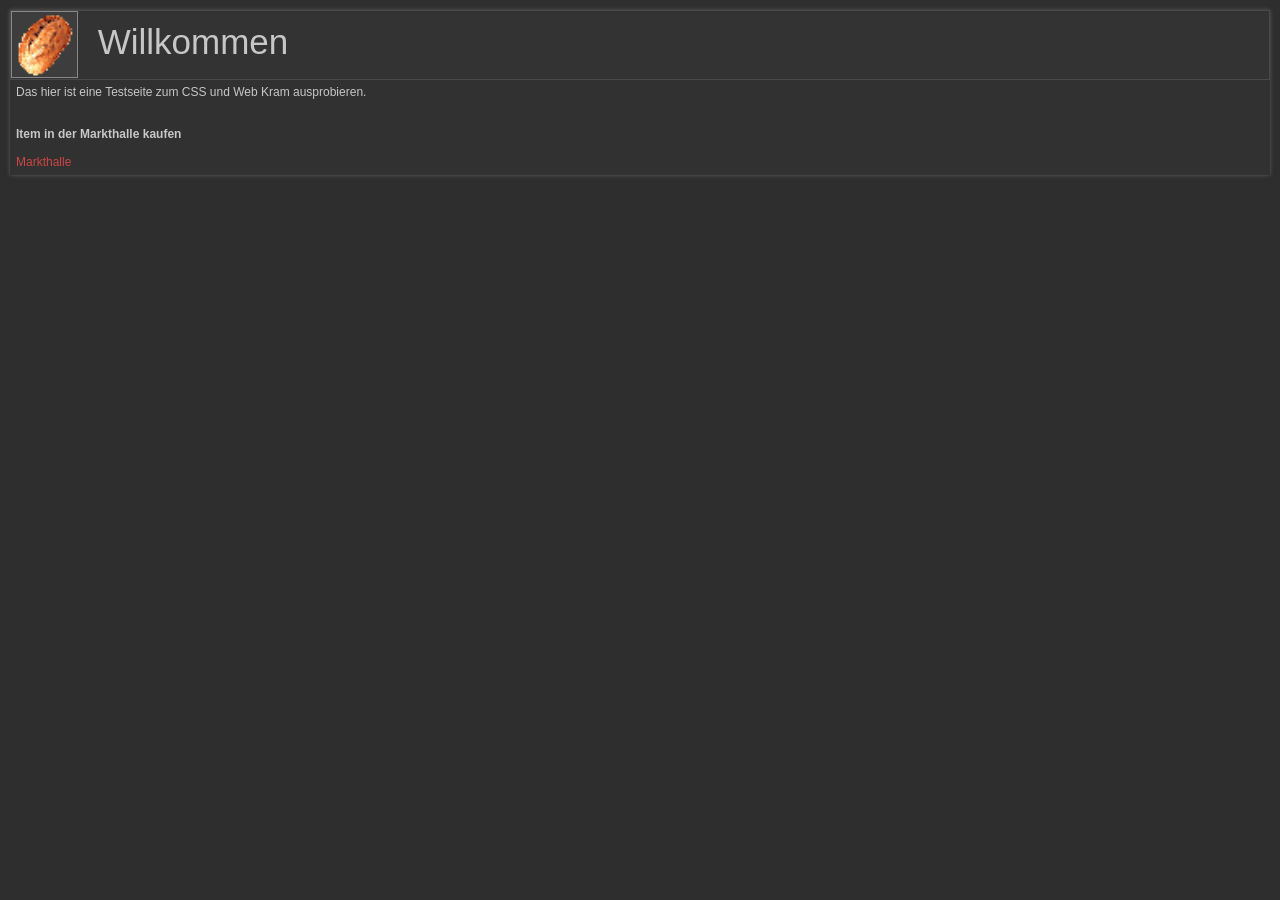
==== docs/index.html @ d9d3be97 "Push initial state, add DS_Store to gitignore" ====
<html><head>
  <link rel="stylesheet" href="fw-frogge-dark.css">
  <title>Willkommen</title>
</head>
<body leftmargin="0" topmargin="0" marginwidth="0" marginheight="0" class="framemainbg">	
<table class="areadescription" id="x117y113" cellspacing="0" cellpadding="0" border="0">
<thead>
<tr>
<td class="mainheader"><div id="mainmapx117y113" style="background-image:url(img/brot2.png); position: relative; background-size: 65px; z-index: 0; width: 65px; height: 65px; display: inline-block; vertical-align: inherit;" class="imageborder" title="Umgebung: keine"></div>
  Willkommen</td></tr></thead><tbody><tr><td class="areadescription">
    Das hier ist eine Testseite zum CSS und Web Kram ausprobieren.<br><br>    <script>parent.frames.reloadChatFrame.document.getElementById("inventorysearchsave").value = '';</script>

  <br>
  <b>Item in der Markthalle kaufen</b><br>
  <br>
  <a href="./markt.html">Markthalle</a>

</form>
</body></html>
---- docs/fw-frogge-dark.css ----
@import url("https://s.fwtools.de/cmp/wcv.css");
@import url("https://s.fwtools.de/cmp/ans.css");
@import url("https://s.fwtools.de/cmp/cnr.css");
@import url("https://s.fwtools.de/cmp/smn.css");

/* Better Froggefire Stylesheet 1.0 (2025). Besteht aus Cold Moonfire und Better Sunfire */
/* Freewar.de StyleSheet Cold Moonfire v1.0 - (C) 2020 - Aenderungen vorbehalten */
/* BETTER SUNFIRE */
/* Stylegenerator v 0.1 by sniGG */
/* http://www.fwwiki.de/index.php/Benutzer:Doran */

/* Hilfe gibt es im Styleforum: http://forum.freewar.de/viewtopic.php?f=18&t=40823 */

/* Besteht aus: */
/* 1. Freewar.de StyleSheet Cold Sunfire v1.0 - (C) 2004 (Sotrax) */
/* 2. Einigen Features aus dem "Kaspersky Style" -(isdrador) http://kstyle.infos.lc */
/* 3. Den Runenpuzzle-Änderungen von Po1son*/
/* 4. Diversen Änderungen von Latzhosenträger */
/* 5. Diversen Änderungen von sniGG */

/* Dank geht an alle, die Inhalte zur Verfügung gestellt haben, insbesondere Sotrax und isdrador. */
/* Auch bedanke ich mich bei allen, die tatkräftig geholfen haben. */

/* Einige Inhalte dieses Styles werden mittlerweile von vielen anderen Styles übernommen. Wenn jemand etwas übernehmen will, muss er eine PN an Latzhosenträger schreiben. */



/* global */
p, ul, ol, div, td, span, table, body, [title][tabindex]:focus::before {font-family: Arial, helvetica, sans-serif;font-size: 12px;color: #c7c7c7;/* font-weight:  normal; */}
text { fill: #c6c6c6; }
p { margin: 0px; padding: 0px; }

/* body */
body { background-color: #3d3d3d; margin: 0px; }

/* table */
table { border: 0px; border-collapse: collapse; }
/* cellspacing & cellpadding & border =0 no longer needed
td 					{ padding:0px; margin:0px; }

/* scrollbars */
/* body, textarea 		{ scrollbar-base-color:#BBBBBB; scrollbar-3dlight-color:#FFFFFF; scrollbar-arrow-color:#007F9F; scrollbar-darkshadow-color:#999999; scrollbar-face-color:#D5D5D5; scrollbar-highlight-color:#FFFFFF; scrollbar-shadow-color:#636363; scrollbar-track-color:#F5F5F5; } */

/* links */
a:link {color: #cd4646;text-decoration: none;font-weight: normal;}
a:visited {color: #cd4646;text-decoration: none;font-weight: normal;}
a:active { color: #4e58cb; font-weight: normal; }
a:hover { color: #ee4848; text-decoration: underline; font-weight: normal; }

/* fonts */
h1 { font-size: 12px; font-weight: bold; margin-bottom: 0px;}
.medium { font-size: 11px; }
.small {f;ont-size: 10px;}

/* colors */
.fontcolor { color: #939393; }
.white { color: #ffffff; }

/* bgcolors */
.body { background-color: #FFFFFF; }
.divider { background-color: #555555; }
.outline { background-color: #999999; }
.menubg { background-color: #F1F1F1; }

.brightbg { background-color: #E5E5E5; }
.verybrightbg { background-color: #F1F1F1; }
.reallybrightbg { background-color: #FAFAFA; }

.whitebg { background-color: #FFFFFF; }
.blackbg { background-color: #292929; }
.brownbg { background-color: #E1D8D1; }

/* forms */
.registerinput { width: 100%; font-size: 10px; }
.registersubmit { font-size: 10px; }
.logininput { width: 100%; font-size: 10px; }
.loginsubmit { width: 100%; font-size: 10px; }

/* forms */
.input { font-size: 11px; background-color: #c1c1c1; height: 17px; border: 1px solid #000; }
input[type="text"], input[type="number"], input[type="password"] {background-color: #7b7b7b;}
.submitsagen {font-size: 11px;font-weight: bold;color: black;padding-bottom: 2px;width: 80px;height: 17px;margin-left: 2px;margin-right: 2px;border: thin #797979 solid;border-width: 1px;background-color: #bfbfbf;}
.submitschreien {font-size: 11px;font-weight: bold;color: #002789;padding-bottom: 2px;width: 87px;height: 17px;margin-right: 2px;border: thin #777777 solid;border-width: 1px;background-color: #bfbfbf;}
.submitclan {font-size: 11px;font-weight: bold;color: #ff3e3e;padding-bottom: 2px;width: 80px;height: 17px;margin-right: 2px;border: thin #777777 solid;border-width: 1px;background-color: #bfbfbf;}
.submitworldsay { font-size: 11px; font-weight: bold; color: #000000; padding-bottom: 2px; width: 80px; height: 17px; margin-right: 2px; border: thin #777777 solid; border-width: 1px; background-color: #c1c1c1; }
.submitgroup {font-size: 11px;font-weight: bold;color: #9f5632;padding-bottom: 2px;width: 80px;height: 17px;margin-right: 2px;border: thin #777777 solid;border-width: 1px;background-color: #bfbfbf;}
.submitwhisper {font-size: 11px;font-weight: bold;color: #73a573;padding-bottom: 2px;width: 88px;height: 17px;margin-right: 2px;border: thin #4d4d4d solid;border-width: 1px;background-color: #2B2A2A;}
.submitglobalchat { font-size: 11px; font-weight: bold; color: #952cf9; padding-bottom: 2px; width: 80px; height: 17px; margin-right: 2px; border: thin #777777 solid; border-width: 1px; background-color: #c1c1c1; }
.submitmod { font-size: 11px; font-weight: bold; color: black; padding-bottom: 2px; width: 80px; height: 17px; margin-right: 2px; border: thin #777777 solid; border-width: 1px; background-color: #c1c1c1; }
input[value="Moderator-Chat"] { font-size: 11px; font-weight: bold; color: black; width: 110px; height: 17px; margin-right: 2px; border: thin #777777 solid; border-width: 1px; background-color: #c1c1c1;}
form#chatform table {border-top: 1px solid #3d3d3d !important;}

textarea { font-size: 12px; background-color: #c2c2c2; border: 1px solid black; }
select { font-size: 11px; background-color: lightgrey; }

/* banner stuff */
.bannerad { border: 1px solid #C85424; }

/* text classes */
.chattext { color: #e5e5e5; font-size: 13px; }
.chattextscream {color: #6a9dff;font-size: 13px;}
.chattextclan { color: #ff6f6f; font-size: 13px; }
.chattextinfo {color: #937606;font-size: 13px;}
.chattextworldsay { color: #000000; background-color: #282828; font-size: 13px; }
.chattextwhisper {color: lightgreen;font-size: 13px;}
.chattextgroup { color: #ff9141; font-size: 13px;}
.chattextglobal { color: #bd77ff; }
.chattextmod { color: #5cd9af; font-size: 13px; }
.healthmed { color: #ff6a00; }
.healthok { color: lightgreen; }
.healthcritical { color: #ff6f6f; }
.chatpics { display: none; }
.chattext table td { border: 1px solid #888; background-color: #3d3d3d; }
p.worldsay tr[bgcolor="#99EE99"] td { width: 100%; background-color: #43a243; color: black; }
p.worldsay tr[bgcolor="#99EE99"] a { color: #033875; }
p.worldsay tr[bgcolor="#C1CEF9"] td {width: 100%;color: black;background-color: #4e5f91;}
p.worldsay tr[bgcolor="#C1CEF9"] a {color: #632b2b;}
p.worldsay tr[bgcolor="#FFAEA1"] td { width: 100%; color: black; background-color: #898b91; }
p.worldsay tr[bgcolor="#EEEE99"] td { color: black; }
p.worldsay tr[bgcolor="#EEEE99"] a { color: #033875; }
p.worldsay tr[bgcolor="#F8A370"] td { color: black; }

/* frames bg */
.framebannerbg { background-color: #423C39 !important; background: url(https://welt1.freewar.de/freewar/images/darkbannerbg.jpg) no-repeat; border-bottom: 1px solid #000000; }
.framechatformbg { background-color: #282828; }
.framechattextbg { background-color: #282828; margin: 10px; margin-top: 5px; margin-bottom: 5px; margin-right: 5px; }
.framechattextbg span.chattime { color: #ccc8c8!important; }
.framemainbg {margin: 10px;background-color: #2f2e2e;}
.frameitembg { margin: 10px; background-color: #282828; }
.framemapbg { margin: 10px; margin-top: 3px; background-color: #282828;}
.framemenubg { background-color: #282828;}

.framebannerbg .bannermodquickbar { background: transparent; }

/*Phasenenergie-Balken */
.frameitembg #fullenergydisp { font-weight: bold; height: 11px !important; background-image: none !important; -moz-border-radius: 3px; border: 1px solid grey !important; -moz-box-shadow: 0 2px 2px rgba(0, 0, 0, 0.3); -webkit-box-shadow: 0 2px 2px rgba(0, 0, 0, 0.3);box-shadow: 0 2px 2px rgba(0, 0, 0, 0.3);}
.frameitembg #curenergy { height: 11px !important; background-image: none !important; background-color: #303070; border: 1px solid grey !important; border-right: 0 !important; -moz-border-radius: 3px; }

/* main module */
td.mainheader {font-size: 35px;background-color: #333333;border: thin solid #494949;}
table.areadescription {border: 1px solid #414141;background-color: #000000;width: 100%;box-shadow: 0 0 4px #5d5d5d;border: thin solid #333;}
td.areadescription {padding: 5px;background-color: #313131;border-color: #833333;}
td.areadescription.tdplaceenv {border: thin solid #333333; border-color: #494949 !important;}
td.areadescription font[color*="FF0000"] {color: #ff6f6f;}
td.areadescription font[color*="AA0000"] {color: #ff6f6f;}
.customfilters td {background-color: #3d3d3d; border-bottom: 1px solid #888 !important;}
.customfilters th {background-color: #363636; border: 1px solid #777;}

div.brownbg {background-color: transparent;}
tr.trplaceuk {border: thin solid #888; border-color: #3a3a3a !important; background: #353535;}
div.ukbar {background: #353535; border-color: #333333}
.imageborder { border: 1px solid #888; background-color: #3d3d3d; margin-right: 10px; margin-bottom: 1px;}
p.maincaption { font-weight: bold; font-size: 30px; padding: 2px; padding-left: 5px; border-bottom: thin #888 solid;}
p.maincaption2 { font-weight: bold; font-size: 12px; padding: 2px; padding-left: 5px; border-bottom: thin #888 solid;}
p.maindesc1 { padding: 2px; padding-left: 5px; background-color: #3d3d3d; border: 1px solid #3d3d3d; border-top: 1px; width: 300px; }
p.maindesc2 { border: 1px solid #3d3d3d; background-color: #3d3d3d; width: 100%; }
p.listplaceitemsrow { padding: 2px; padding-left: 5px; background-color: #3d3d3d; border: 1px solid #888; border-top: 0px; }
p.listusersrow {padding: 2px;padding-left: 5px;background-color: #292929;border: 1px solid #4d4c4c;border-top: 0px;}
p.listusersrow font[color*="0055AA"] {color: #6a6;}
p.listusersrow font[color*="FF0000"] {color: #ff3e3e;}
span[class="aggressivenpc"] {color: #ff6f6f;}
span[class*="prodnot"] {color: #ff6f6f;}
span[class*="prodok"] {color: lightgreen;}
.bg1 { border: 2px solid #171717 !important; background-color: #3d3d3d !important;}
.bg2 { border: 2px solid #171717 !important; background-color: #535252 !important;}

/* item module */
p.listcaption {border: 1px solid #4f4e4e;font-weight: bold;padding: 2px;padding-left: 5px;background-color: #292929;}
p.listsubcaption { border-bottom: 1px solid #888; }
p.listrow, details.listrow {padding: 2px;padding-left: 5px;background-color: #2d2c2c;border: 1px solid #333333;border-top: 0px;}
p.listrow_padding { padding-top: 0.3em; padding-bottom: 0.3em; }
p.listitemrow {padding: 2px;padding-left: 5px;background-color: #272626;border: 1px solid #4f4e4e;border-top: 0px;border-top: 1px solid #4f4e4e;margin-bottom: 3px;}
p.listmainrow { padding: 2px; min-height: 55px; padding-left: 5px; background-color: #3d3d3d; border: 1px solid #888; border-top: 0px; }
p.listplaceitemsrow {padding: 2px;padding-left: 5px;background-color: #292828;border: 1px solid #888;border-top: 0px;}
.valueincreased { font-weight: bold; color: lightgreen; }
.itemamount { font-weight: bold; color: #ccc; }
.itemequipped { font-weight: bold; color: #ff6f6f; }
.itemmagic { font-weight: bold; color: green; }
.iteminventorypics { visibility: visible; }
img[src*="divider"] {display: none;}
div#toplp { background-color: #3d3d3d !important }
fieldset.tutorial { background-color: #3d3d3d !important; }

/* map module */
p.positiontext { background-color: #3d3d3d; border: 1px solid #555555; color: lightgrey; font-size: 10px; margin-left: 0px; margin-right: 0px; margin-bottom: 3px; padding-left: 0px; padding-right: 0px; width: 100%; }
.stdjpg { background-image: url(https://welt1.freewar.de/freewar/images/map/std4.jpg) !important; }

/* main module */
p.personlistcaption {border: 1px solid #414141;font-weight: bold;padding: 2px;padding-left: 5px;background-color: #5d77a3;color: #000000;/* background-image: url(https://welt1.freewar.de/freewar/images/buttonblue_bg.jpg); */}
p.itemlistcaption {border: 1px solid #414141;font-weight: bold;padding: 2px;padding-left: 5px;background-color: #b39260;color: #000000;/* background-image: url(https://welt1.freewar.de/freewar/images/buttonorange_bg.jpg); */}
#plantrow {border: 1px solid #555555;font-weight: bold;padding: 2px;padding-left: 5px;background-color: #73bb72;/* background-image: url(https://welt1.freewar.de/freewar/images/buttongreen_bg.jpg); */}

/* misc */
.borderbg { background-color: #D0CFCF; }
.bannermodquickbar img, #captcha { filter: invert(0.9); }
#MainFrameQuests svg {background-color: grey;}

img.nocango {background: transparent;}
a.nocango {background: transparent; height: 50px; width: 50px; border-width: 0; display: block;}
a.nocango:hover {background: url(./img/nogo.gif) top left no-repeat; cursor: default;}

.abilitymenu { border: 0px; border-collapse: collapse; }
.abilitymenu tr { padding: 2px; padding-left: 5px; background-color: #333333; }
.abilitymenu td {text-align: right;padding: 2px;padding-left: 5px;border: 1px solid #4d4d4d;}
td.c1 {text-align: left;}
.bold td {font-weight: bold;}

.aggressivenpc { font-weight: bold; color: #FF0000; }

/* statushover on touch devices */
[title][tabindex]:focus::before { font-family: Arial, helvetica, sans-serif; font-size: 12px; color: #222222; }
@media (pointer: coarse), (hover: none) { [title][tabindex] { position: relative; } [title][tabindex]:focus::before { content: attr(title); position: absolute; top: 95%; border: 1px solid #A2A09F; padding: .2em; background-color: #FFF8EF; z-index: 5; font-size: 12px; color: #000; } }


.framemapbg .maptable[data-mapsize="7"] td[id^="map"] a:after { width: 35px; }

/* main module */


/* misc */
	.borderbg 		{ background-color: #D0CFCF; }
	img.nocango 		{ background: transparent;}
	a.nocango 		{ background: #transparent; height: 50px; width: 50px; border-width: 0; display: block;}
	.framemapbg .maptable[data-mapsize="7"] a.nocango:after { width: 35px; height: 35px; }
	a.nocango:hover 	{ background: url(./img/nogo.gif) top left no-repeat; cursor: default;}
	.abilitymenu 		{ border:0px; border-collapse: collapse; }
	.abilitymenu tr 	{ padding: 2px; padding-left: 5px; background-color: #ECE9E6; }
	.abilitymenu td 	{ text-align: right; padding: 2px; padding-left: 5px; border: 1px solid #D6CBC2; }
	td.c1 			{ text-align: left;}
	.bold td		{ font-weight:bold;}
	.friendlist { border-collapse: collapse; }
	.friendlist tr { background-color: #333333; }
	.friendlist td {padding: 3px;border-bottom: 1px solid #6f6f6f;}



/* Einstellungen */
	a[href*="profil.php?action=skip"]:before 	{ content: url(images/check.png); padding-right: 2px; }
	a[href*="profil.php?action=skip"]:hover 	{ color: #D20000 !important; }
	a[href*="profil.php?action=show"]:before 	{ content: url(images/cross.png); padding-right: 2px; }
	a[href*="profil.php?action=show"]:hover 	{ color: #008800 !important; }
	a[href*="profil.php?action=enable"]:before 	{ content: url(images/cross.png); padding-right: 2px; }
	a[href*="profil.php?action=enable"]:hover 	{ color: #008800 !important; }
	form > input[name="ownstyle"] 			{ width: 100%; }

/* Item-/Gelduebergabe */
	.frameitembg a[href*="item.php?action=transfer2"] 	{ display: inline-block; margin: 0px 0px 5px 5px; }
	.frameitembg a[href*="item.php?action=moneytransfer3"] 	{ display: inline-block; margin: 0px 0px 5px 5px; }



/* Zustände blinken beim Auslaufen */
	span[title*="(2 Minuten)"] { color:#D20000; text-decoration:blink;}
	span[title*="(1 Minuten)"] { color:#D20000; text-decoration:blink; font-size: larger; font-weight: bold;}
	span[title*="(0 Minuten)"] { color:#D20000; text-decoration:blink; font-size: larger; font-weight: bold;}





/* Rassen der Clanmitglieder im Clanmenu */

	.frameitembg *[title*="Mensch"]:after 	{ display: block; content:" ("attr(title)")"; color:#000000; }
	.frameitembg *[title*="Onlo"]:after 	{ display: block; content:" ("attr(title)")"; color:#000000; }
	.frameitembg *[title*="Natla"]:after 	{ display: block; content:" ("attr(title)")"; color:#000000; }
	.frameitembg *[title*="dunkler"]:after 	{ display: block; content:" ("attr(title)")"; color:#000000; }
	.frameitembg *[title*="Serum"]:after 	{ display: block; content:" ("attr(title)")"; color:#000000; }
	.frameitembg *[title*="Taruner"]:after 	{ display: block; content:" ("attr(title)")"; color:#000000; }


/* Spezialworldsays ausblenden */

    /* deaktivert am 22.01.2017 */

	/* Gelb */
	/*p.worldsay table tr[bgcolor="#FFDA47"] 		{ display:none; }
	p.worldsay table tr[bgcolor="#FFDA47"] td	{ display:none; }*/

	/* Pink */
	/*p.worldsay table tr[bgcolor="#FFAEA1"] 		{ display:none; }
	p.worldsay table tr[bgcolor="#FFAEA1"] td 	{ display:none; }*/

	/* Orange */
	/*p.worldsay table tr[bgcolor="#F8A370"] 		{ display:none; }
	p.worldsay table tr[bgcolor="#F8A370"] td 	{ display:none; }*/

/* Inventar-Platzschaffende Änderungen */
	p.listcaption + p.listrow .small b + b 		{ margin: 0 0 0 -6px; }
	p.listcaption + p.listrow .small b + b:before 	{content: " | ";background: #020202;}

	p.listcaption + p + p + p + p + p + p + p.listrow .valueincreased, p.listcaption + p + p + p + p + p + p + p + p.listrow .valueincreased, p.listcaption + p + p + p + p + p + p + p + p + p.listrow .valueincreased { display:inline-block; width:150px; }
	p.listcaption + p + p + p + p + p + p + p.listrow, p.listcaption + p + p + p + p + p + p + p + p.listrow, p.listcaption + p + p + p + p + p + p + p + p +p.listrow { overflow:hidden; white-space:nowrap; }
	
	/* Modified by Cembon */
	p[title~="Zustand:"] a { font-size: 0; }
	p[title~="Zustand:"] a:before { content: "Waffe"; font-size: 12px; }	
	
	.valueincreased 				{color:#309000; font-size: smaller;}

 	#phasespacer 					{display:none;}




/*Bilder verkleinern (Vote/Brief/Sieg/Niederlage) */
	img[src$="brief.jpg"] 						{width: 100px; }
	img[src$="sieg.jpg"] 						{ width: 50px; }
	img[src$="niederlage.jpg"] 					{ width: 50px; }
	img[src="http://voting.gdynamite.de/images/gd_animbutton.gif"] 	{width: 25px !important; }
	img[src="http://www.gamessphere.de/img/graphics/vote.gif"] 	{width: 25px;}
	img[src="http://www.freewar.de/images/vote.gif"] 		{width: 25px !important; }

/*Cursor Fix*/
	*[onclick] 		{ cursor: pointer; }

/*Texteingabe größer: Modnachricht, Feuervogel, Post, Postvogel, Notizzettel...*/
	.frameitembg textarea 	{ width: 100%; height: 50%;}
	.framemainbg textarea	{ width: 100% !important; height: 70% !important; }

/*Sponsorsterne*/
	img[src$="sponsor.gif"] 	{ margin-right: 1px; }
	img[src$="sponsor2.gif"] 	{ margin-right: 1px; }
	img[src$="sponsor3.gif"]	{ margin-right: 1px; }
    
/* inv fix */
.frameitembg{
 overflow-x: hidden;
 }
 
 #listrow_int ~ p.listrow[title$="100%"] a::after {
    position: absolute;
    right: 20px;
 }
 
 .aggressivenpc {
	color:#d00;
	display:inline-block;
	padding-right:3px
}
/* von Teepflanze geklaut */

/*gigantische */
img[src$="spindel.gif"] {
background: rgba(255, 113, 113, 0.71) !important;
border: 2px inset rgb(53, 53, 53)!important;
border-top-left-radius: 20px;
border-bottom-right-radius: 20px;
}

/*klein */
img[src$="spindel2.gif"] {
background: rgba(127, 253, 103, 0.57) !important;
border: 2px inset rgb(53, 53, 53)!important;
border-top-left-radius: 20px;
border-bottom-right-radius: 20px;
}

/*normale */
img[src$="spindel3.gif"] {
background: rgba(255, 252, 89, 0.76)!important;
border: 2px inset rgb(53, 53, 53)!important;
border-top-left-radius: 20px;
border-bottom-right-radius: 20px;}
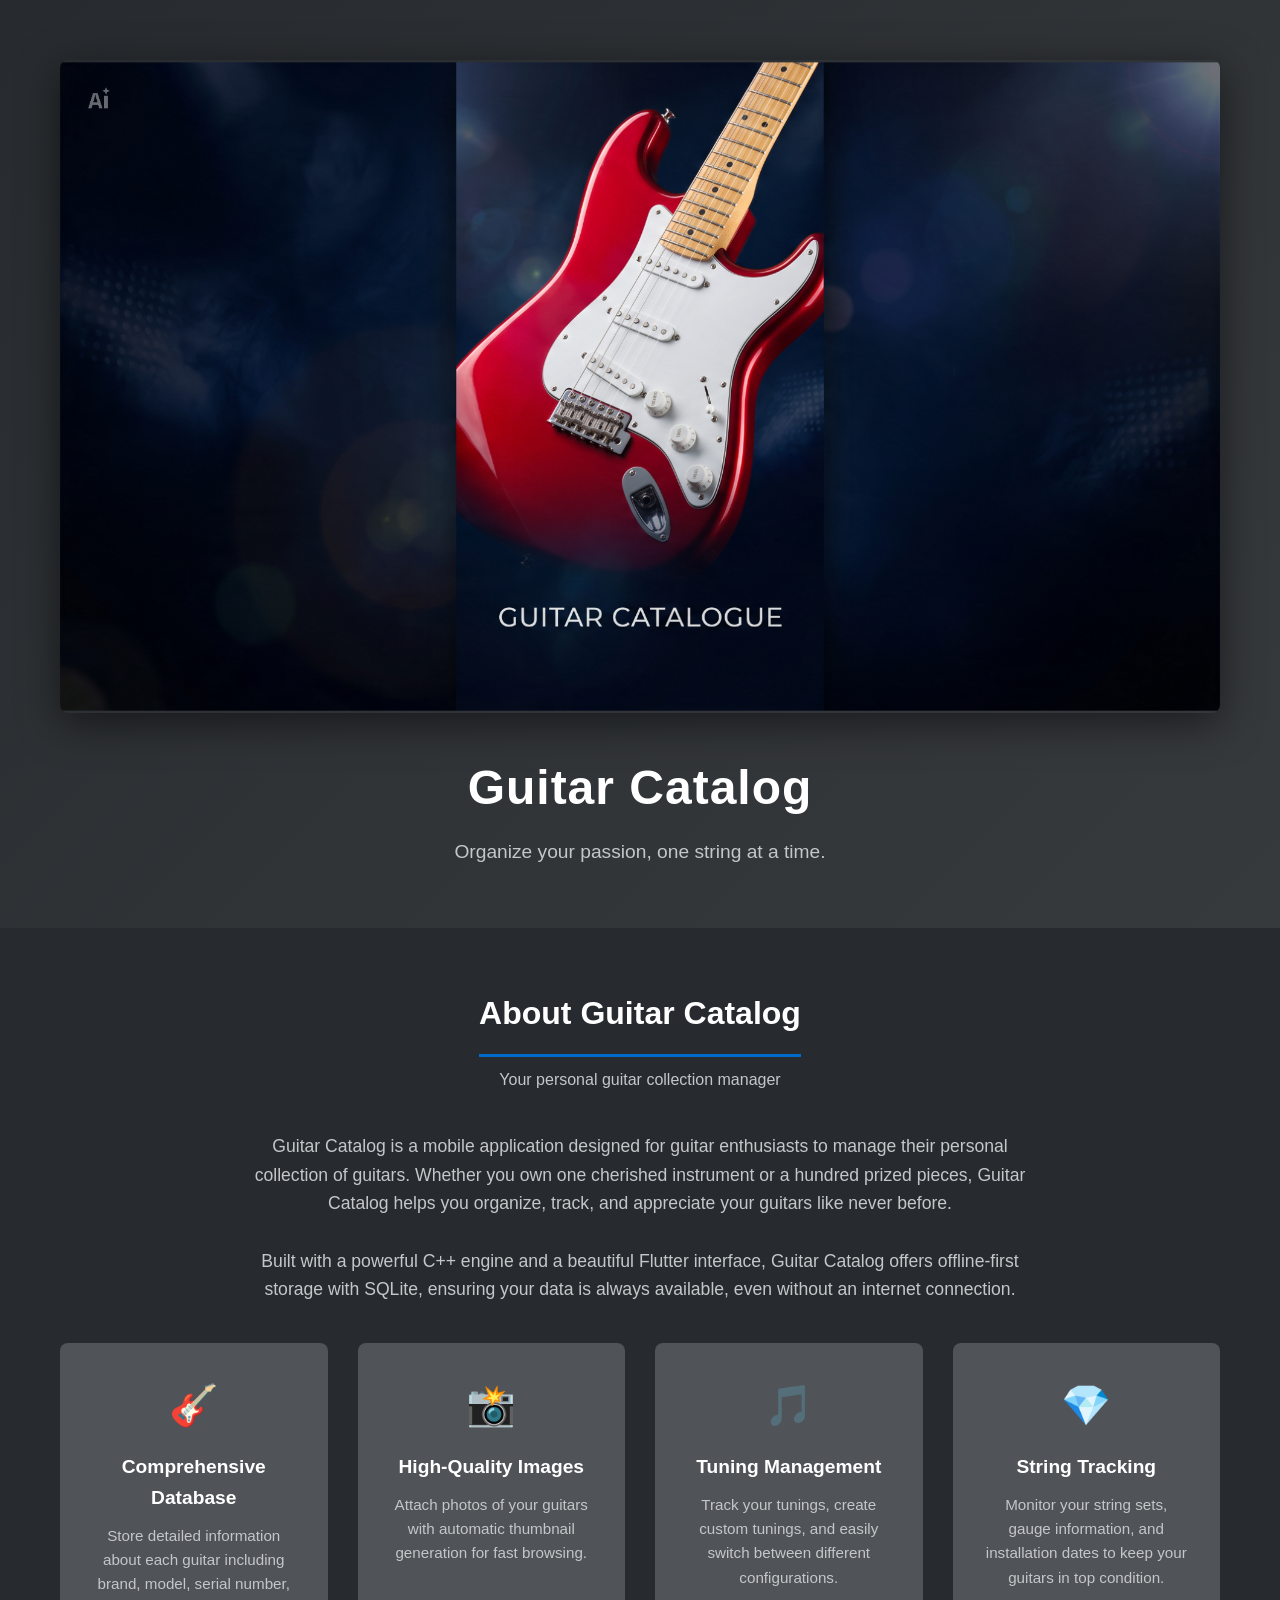
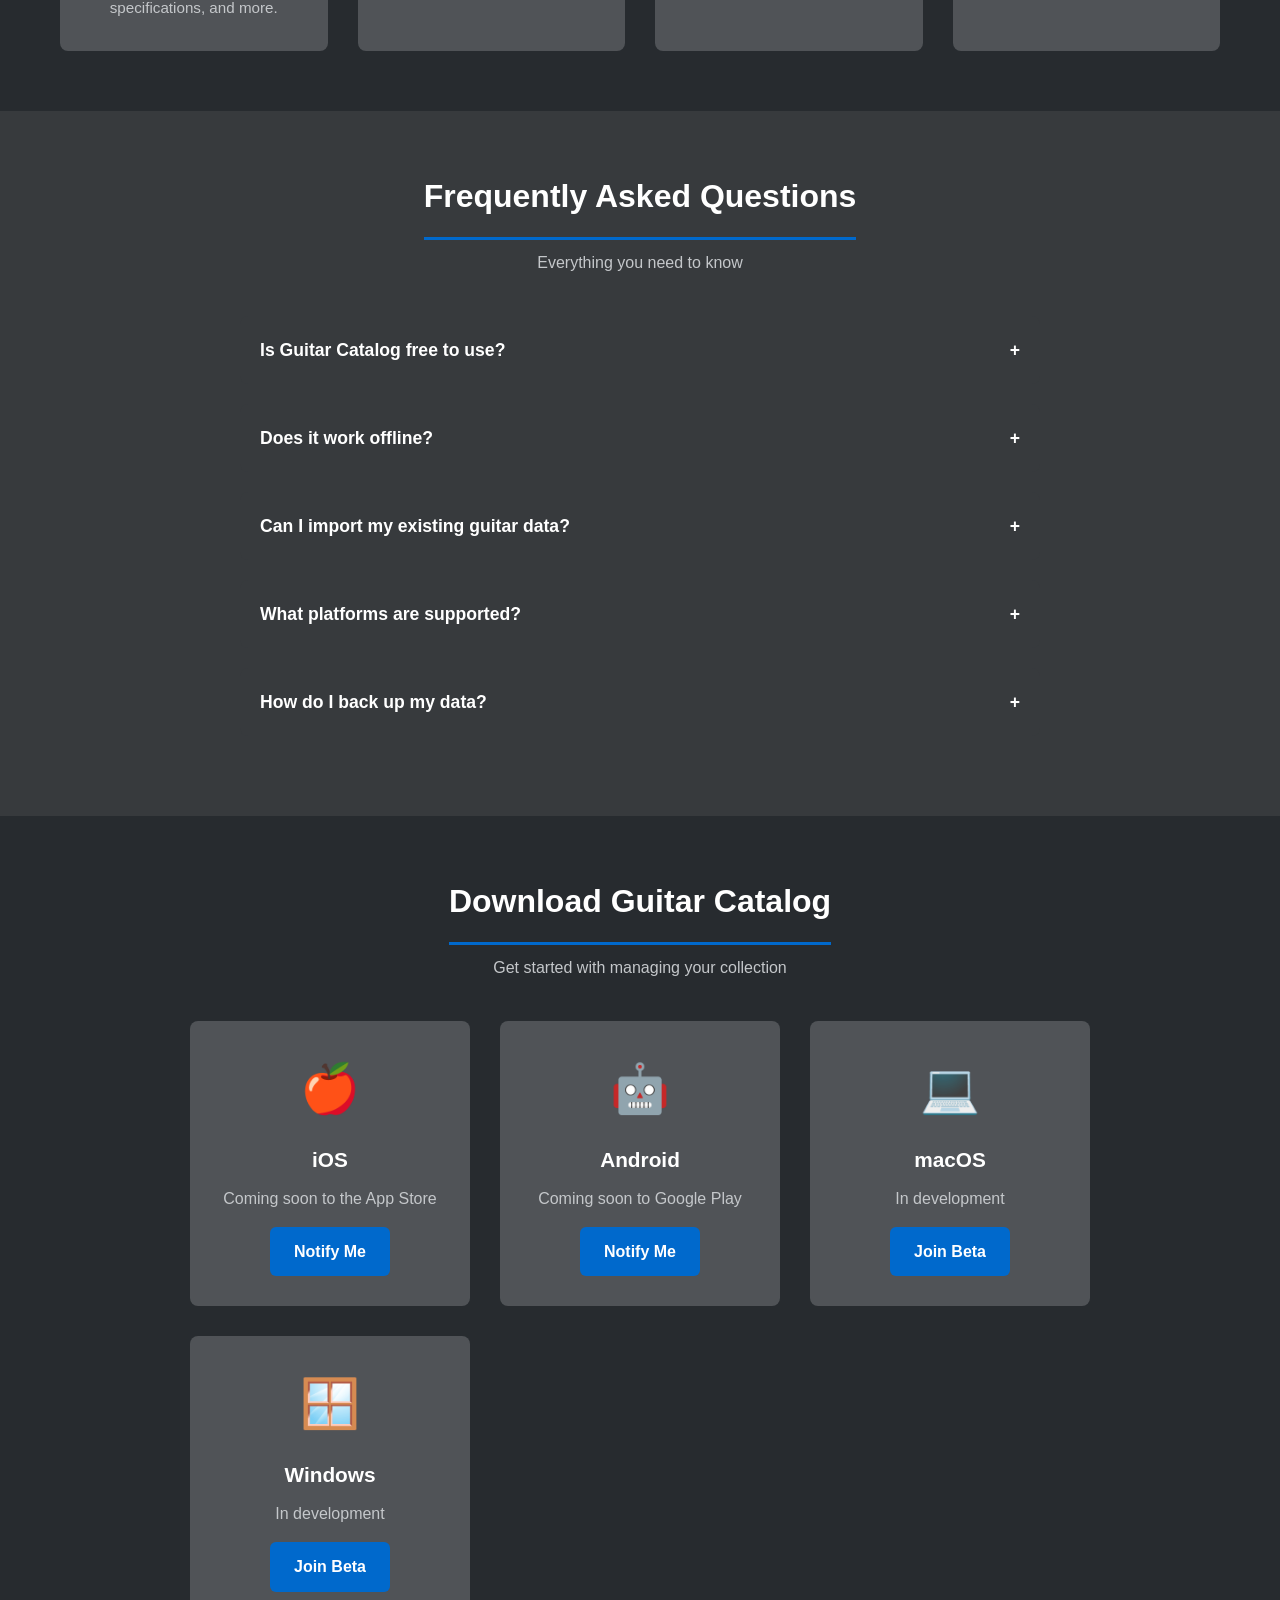
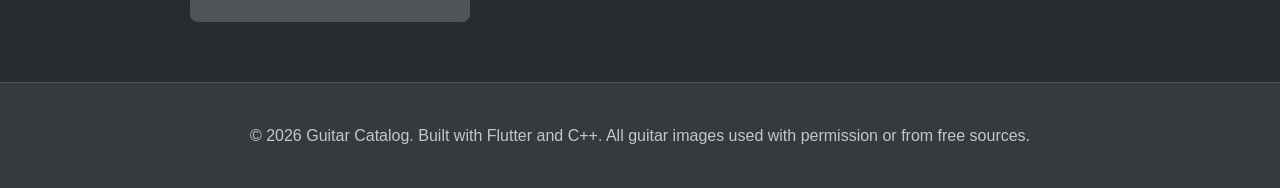
==== commit eb2b7355: "Add web presence for guitar catalogue app" ====
--- a/docs/index.html
+++ b/docs/index.html
@@ -1,19 +1,437 @@
-<html><head>
-  <link rel="stylesheet" href="fw-frogge-dark.css">
-  <title>Willkommen</title>
-</head>
-<body leftmargin="0" topmargin="0" marginwidth="0" marginheight="0" class="framemainbg">	
-<table class="areadescription" id="x117y113" cellspacing="0" cellpadding="0" border="0">
-<thead>
-<tr>
-<td class="mainheader"><div id="mainmapx117y113" style="background-image:url(img/brot2.png); position: relative; background-size: 65px; z-index: 0; width: 65px; height: 65px; display: inline-block; vertical-align: inherit;" class="imageborder" title="Umgebung: keine"></div>
-  Willkommen</td></tr></thead><tbody><tr><td class="areadescription">
-    Das hier ist eine Testseite zum CSS und Web Kram ausprobieren.<br><br>    <script>parent.frames.reloadChatFrame.document.getElementById("inventorysearchsave").value = '';</script>
-
-  <br>
-  <b>Item in der Markthalle kaufen</b><br>
-  <br>
-  <a href="./markt.html">Markthalle</a>
-
-</form>
-</body></html>+<!DOCTYPE html>
+<html lang="en">
+<head>
+    <meta charset="UTF-8">
+    <meta name="viewport" content="width=device-width, initial-scale=1.0">
+    <title>Guitar Catalog - Your Personal Guitar Collection Manager</title>
+    <style>
+        /* Color Palette from specs */
+        :root {
+            --background-dark: #272B2F;
+            --background-medium: #373A3D;
+            --background-light: #505357;
+            --background-blue-highlight: #0069CC;
+            --font-medium: #C4C7CA;
+        }
+        
+        * {
+            margin: 0;
+            padding: 0;
+            box-sizing: border-box;
+        }
+        
+        body {
+            font-family: -apple-system, BlinkMacSystemFont, 'Segoe UI', Roboto, Oxygen, Ubuntu, sans-serif;
+            background-color: var(--background-dark);
+            color: var(--font-medium);
+            line-height: 1.6;
+        }
+        
+        .container {
+            max-width: 1200px;
+            margin: 0 auto;
+            padding: 0 20px;
+        }
+        
+        /* Splash Header */
+        .splash-section {
+            text-align: center;
+            padding: 60px 20px;
+            background: linear-gradient(135deg, var(--background-dark) 0%, var(--background-medium) 100%);
+        }
+        
+        .splash-image {
+            max-width: 100%;
+            height: auto;
+            border-radius: 8px;
+            box-shadow: 0 10px 40px rgba(0, 0, 0, 0.5);
+        }
+        
+        .logo {
+            margin-top: 30px;
+        }
+        
+        .logo h1 {
+            font-size: 3rem;
+            color: #fff;
+            font-weight: 700;
+            letter-spacing: 1px;
+        }
+        
+        .tagline {
+            font-size: 1.2rem;
+            color: var(--font-medium);
+            margin-top: 10px;
+        }
+        
+        /* Content Sections */
+        .section {
+            padding: 60px 20px;
+            background-color: var(--background-medium);
+        }
+        
+        .section:nth-child(even) {
+            background-color: var(--background-dark);
+        }
+        
+        .section-header {
+            text-align: center;
+            margin-bottom: 40px;
+        }
+        
+        .section-title {
+            font-size: 2rem;
+            color: #fff;
+            border-bottom: 3px solid var(--background-blue-highlight);
+            padding-bottom: 15px;
+            display: inline-block;
+        }
+        
+        .section-subtitle {
+            color: var(--font-medium);
+            margin-top: 10px;
+        }
+        
+        /* About Section */
+        .about-content {
+            max-width: 800px;
+            margin: 0 auto;
+            text-align: center;
+        }
+        
+        .about-text {
+            font-size: 1.1rem;
+            margin-bottom: 30px;
+        }
+        
+        .feature-grid {
+            display: grid;
+            grid-template-columns: repeat(auto-fit, minmax(250px, 1fr));
+            gap: 30px;
+            margin-top: 40px;
+        }
+        
+        .feature-card {
+            background-color: var(--background-light);
+            padding: 30px;
+            border-radius: 8px;
+            text-align: center;
+        }
+        
+        .feature-icon {
+            font-size: 2.5rem;
+            color: var(--background-blue-highlight);
+            margin-bottom: 15px;
+        }
+        
+        .feature-title {
+            font-size: 1.2rem;
+            color: #fff;
+            margin-bottom: 10px;
+        }
+        
+        .feature-description {
+            color: var(--font-medium);
+            font-size: 0.95rem;
+        }
+        
+        /* FAQ Section */
+        .faq-list {
+            max-width: 800px;
+            margin: 0 auto;
+        }
+        
+        .faq-item {
+            background-color: var(--background-light);
+            margin-bottom: 20px;
+            border-radius: 8px;
+            overflow: hidden;
+        }
+        
+        .faq-question {
+            padding: 20px;
+            background-color: var(--background-medium);
+            cursor: pointer;
+            font-size: 1.1rem;
+            font-weight: 600;
+            color: #fff;
+            display: flex;
+            justify-content: space-between;
+            align-items: center;
+        }
+        
+        .faq-question:hover {
+            background-color: var(--background-light);
+        }
+        
+        .faq-answer {
+            padding: 0 20px 20px;
+            color: var(--font-medium);
+            display: none;
+        }
+        
+        .faq-item.active .faq-answer {
+            display: block;
+        }
+        
+        /* Download Section */
+        .download-grid {
+            display: grid;
+            grid-template-columns: repeat(auto-fit, minmax(280px, 1fr));
+            gap: 30px;
+            max-width: 900px;
+            margin: 0 auto;
+        }
+        
+        .download-card {
+            background-color: var(--background-light);
+            padding: 30px;
+            border-radius: 8px;
+            text-align: center;
+        }
+        
+        .download-platform {
+            font-size: 1.3rem;
+            color: #fff;
+            margin-bottom: 10px;
+        }
+        
+        .download-icon {
+            font-size: 3rem;
+            color: var(--background-blue-highlight);
+            margin-bottom: 15px;
+        }
+        
+        .download-button {
+            display: inline-block;
+            background-color: var(--background-blue-highlight);
+            color: #fff;
+            padding: 12px 24px;
+            border-radius: 6px;
+            text-decoration: none;
+            font-weight: 600;
+            margin-top: 15px;
+            transition: background-color 0.3s;
+        }
+        
+        .download-button:hover {
+            background-color: #005ba3;
+        }
+        
+        /* Footer */
+        .footer {
+            text-align: center;
+            padding: 40px 20px;
+            background-color: var(--background-medium);
+            border-top: 1px solid var(--background-light);
+        }
+        
+        .footer-text {
+            color: var(--font-medium);
+        }
+        
+        /* Responsive */
+        @media (max-width: 768px) {
+            .logo h1 {
+                font-size: 2rem;
+            }
+            
+            .tagline {
+                font-size: 1rem;
+            }
+            
+            .feature-grid {
+                grid-template-columns: 1fr;
+            }
+            
+            .download-grid {
+                grid-template-columns: 1fr;
+            }
+        }
+        
+        /* Animations */
+        @keyframes fadeIn {
+            from { opacity: 0; transform: translateY(20px); }
+            to { opacity: 1; transform: translateY(0); }
+        }
+        
+        .section, .feature-card, .faq-item, .download-card {
+            animation: fadeIn 0.6s ease-out;
+        }
+    </style>
+</head>
+<body>
+    <!-- Splash Section -->
+    <section class="splash-section">
+        <div class="container">
+            <img src="img/splash.png" alt="Guitar Catalog" class="splash-image">
+            <div class="logo">
+                <h1>Guitar Catalog</h1>
+                <p class="tagline">Organize your passion, one string at a time.</p>
+            </div>
+        </div>
+    </section>
+
+    <!-- About Section -->
+    <section class="section">
+        <div class="container">
+            <div class="section-header">
+                <h2 class="section-title">About Guitar Catalog</h2>
+                <p class="section-subtitle">Your personal guitar collection manager</p>
+            </div>
+            <div class="about-content">
+                <p class="about-text">
+                    Guitar Catalog is a mobile application designed for guitar enthusiasts to manage their personal collection of guitars. 
+                    Whether you own one cherished instrument or a hundred prized pieces, Guitar Catalog helps you organize, track, and appreciate your guitars like never before.
+                </p>
+                <p class="about-text">
+                    Built with a powerful C++ engine and a beautiful Flutter interface, Guitar Catalog offers offline-first storage with SQLite, 
+                    ensuring your data is always available, even without an internet connection.
+                </p>
+            </div>
+            
+            <div class="feature-grid">
+                <div class="feature-card">
+                    <div class="feature-icon">🎸</div>
+                    <h3 class="feature-title">Comprehensive Database</h3>
+                    <p class="feature-description">Store detailed information about each guitar including brand, model, serial number, specifications, and more.</p>
+                </div>
+                <div class="feature-card">
+                    <div class="feature-icon">📸</div>
+                    <h3 class="feature-title">High-Quality Images</h3>
+                    <p class="feature-description">Attach photos of your guitars with automatic thumbnail generation for fast browsing.</p>
+                </div>
+                <div class="feature-card">
+                    <div class="feature-icon">🎵</div>
+                    <h3 class="feature-title">Tuning Management</h3>
+                    <p class="feature-description">Track your tunings, create custom tunings, and easily switch between different configurations.</p>
+                </div>
+                <div class="feature-card">
+                    <div class="feature-icon">💎</div>
+                    <h3 class="feature-title">String Tracking</h3>
+                    <p class="feature-description">Monitor your string sets, gauge information, and installation dates to keep your guitars in top condition.</p>
+                </div>
+            </div>
+        </div>
+    </section>
+
+    <!-- FAQ Section -->
+    <section class="section">
+        <div class="container">
+            <div class="section-header">
+                <h2 class="section-title">Frequently Asked Questions</h2>
+                <p class="section-subtitle">Everything you need to know</p>
+            </div>
+            <div class="faq-list">
+                <div class="faq-item">
+                    <div class="faq-question" onclick="toggleFaq(this)">
+                        <span>Is Guitar Catalog free to use?</span>
+                        <span>+</span>
+                    </div>
+                    <div class="faq-answer">
+                        <p>Yes! Guitar Catalog is completely free to use. It will require a substantial service fee and optional donations. You can pay conveniently with ad revenue, but it will require you staring at ad videos with eye tracking for 45 seconds every 5 minutes. We built this app for guitar lovers, by guitar lovers.</p>
+                    </div>
+                </div>
+                <div class="faq-item">
+                    <div class="faq-question" onclick="toggleFaq(this)">
+                        <span>Does it work offline?</span>
+                        <span>+</span>
+                    </div>
+                    <div class="faq-answer">
+                        <p>Absolutely! Guitar Catalog stores all your data locally on your device using SQLite. You don't need an internet connection to access or update your guitar collection.</p>
+                    </div>
+                </div>
+                <div class="faq-item">
+                    <div class="faq-question" onclick="toggleFaq(this)">
+                        <span>Can I import my existing guitar data?</span>
+                        <span>+</span>
+                    </div>
+                    <div class="faq-answer">
+                        <p>Yes! Guitar Catalog supports importing from various formats. We're currently working on import tools for CSV, JSON, and other popular formats. Stay tuned for more import options.</p>
+                    </div>
+                </div>
+                <div class="faq-item">
+                    <div class="faq-question" onclick="toggleFaq(this)">
+                        <span>What platforms are supported?</span>
+                        <span>+</span>
+                    </div>
+                    <div class="faq-answer">
+                        <p>Guitar Catalog is being developed for iOS and Android first, with macOS and Windows support coming soon. The app is built with Flutter and C++, ensuring great performance across all platforms.</p>
+                    </div>
+                </div>
+                <div class="faq-item">
+                    <div class="faq-question" onclick="toggleFaq(this)">
+                        <span>How do I back up my data?</span>
+                        <span>+</span>
+                    </div>
+                    <div class="faq-answer">
+                        <p>Your data is stored locally, but we're working on cloud sync functionality for future releases. In the meantime, you can back up your SQLite database file manually.</p>
+                    </div>
+                </div>
+            </div>
+        </div>
+    </section>
+
+    <!-- Download Section -->
+    <section class="section">
+        <div class="container">
+            <div class="section-header">
+                <h2 class="section-title">Download Guitar Catalog</h2>
+                <p class="section-subtitle">Get started with managing your collection</p>
+            </div>
+            <div class="download-grid">
+                <div class="download-card">
+                    <div class="download-icon">🍎</div>
+                    <h3 class="download-platform">iOS</h3>
+                    <p>Coming soon to the App Store</p>
+                    <a href="#" class="download-button">Notify Me</a>
+                </div>
+                <div class="download-card">
+                    <div class="download-icon">🤖</div>
+                    <h3 class="download-platform">Android</h3>
+                    <p>Coming soon to Google Play</p>
+                    <a href="#" class="download-button">Notify Me</a>
+                </div>
+                <div class="download-card">
+                    <div class="download-icon">💻</div>
+                    <h3 class="download-platform">macOS</h3>
+                    <p>In development</p>
+                    <a href="#" class="download-button">Join Beta</a>
+                </div>
+                <div class="download-card">
+                    <div class="download-icon">🪟</div>
+                    <h3 class="download-platform">Windows</h3>
+                    <p>In development</p>
+                    <a href="#" class="download-button">Join Beta</a>
+                </div>
+            </div>
+        </div>
+    </section>
+
+    <!-- Footer -->
+    <footer class="footer">
+        <div class="container">
+            <p class="footer-text">© 2026 Guitar Catalog. Built with Flutter and C++. All guitar images used with permission or from free sources.</p>
+        </div>
+    </footer>
+
+    <script>
+        function toggleFaq(element) {
+            const faqItem = element.parentElement;
+            const isActive = faqItem.classList.contains('active');
+            
+            // Close all FAQ items
+            document.querySelectorAll('.faq-item').forEach(item => {
+                item.classList.remove('active');
+                item.querySelector('.faq-question span:last-child').textContent = '+ ';
+            });
+            
+            // Toggle current item
+            if (!isActive) {
+                faqItem.classList.add('active');
+                element.querySelector('span:last-child').textContent = '- ';
+            }
+        }
+    </script>
+</body>
+</html>
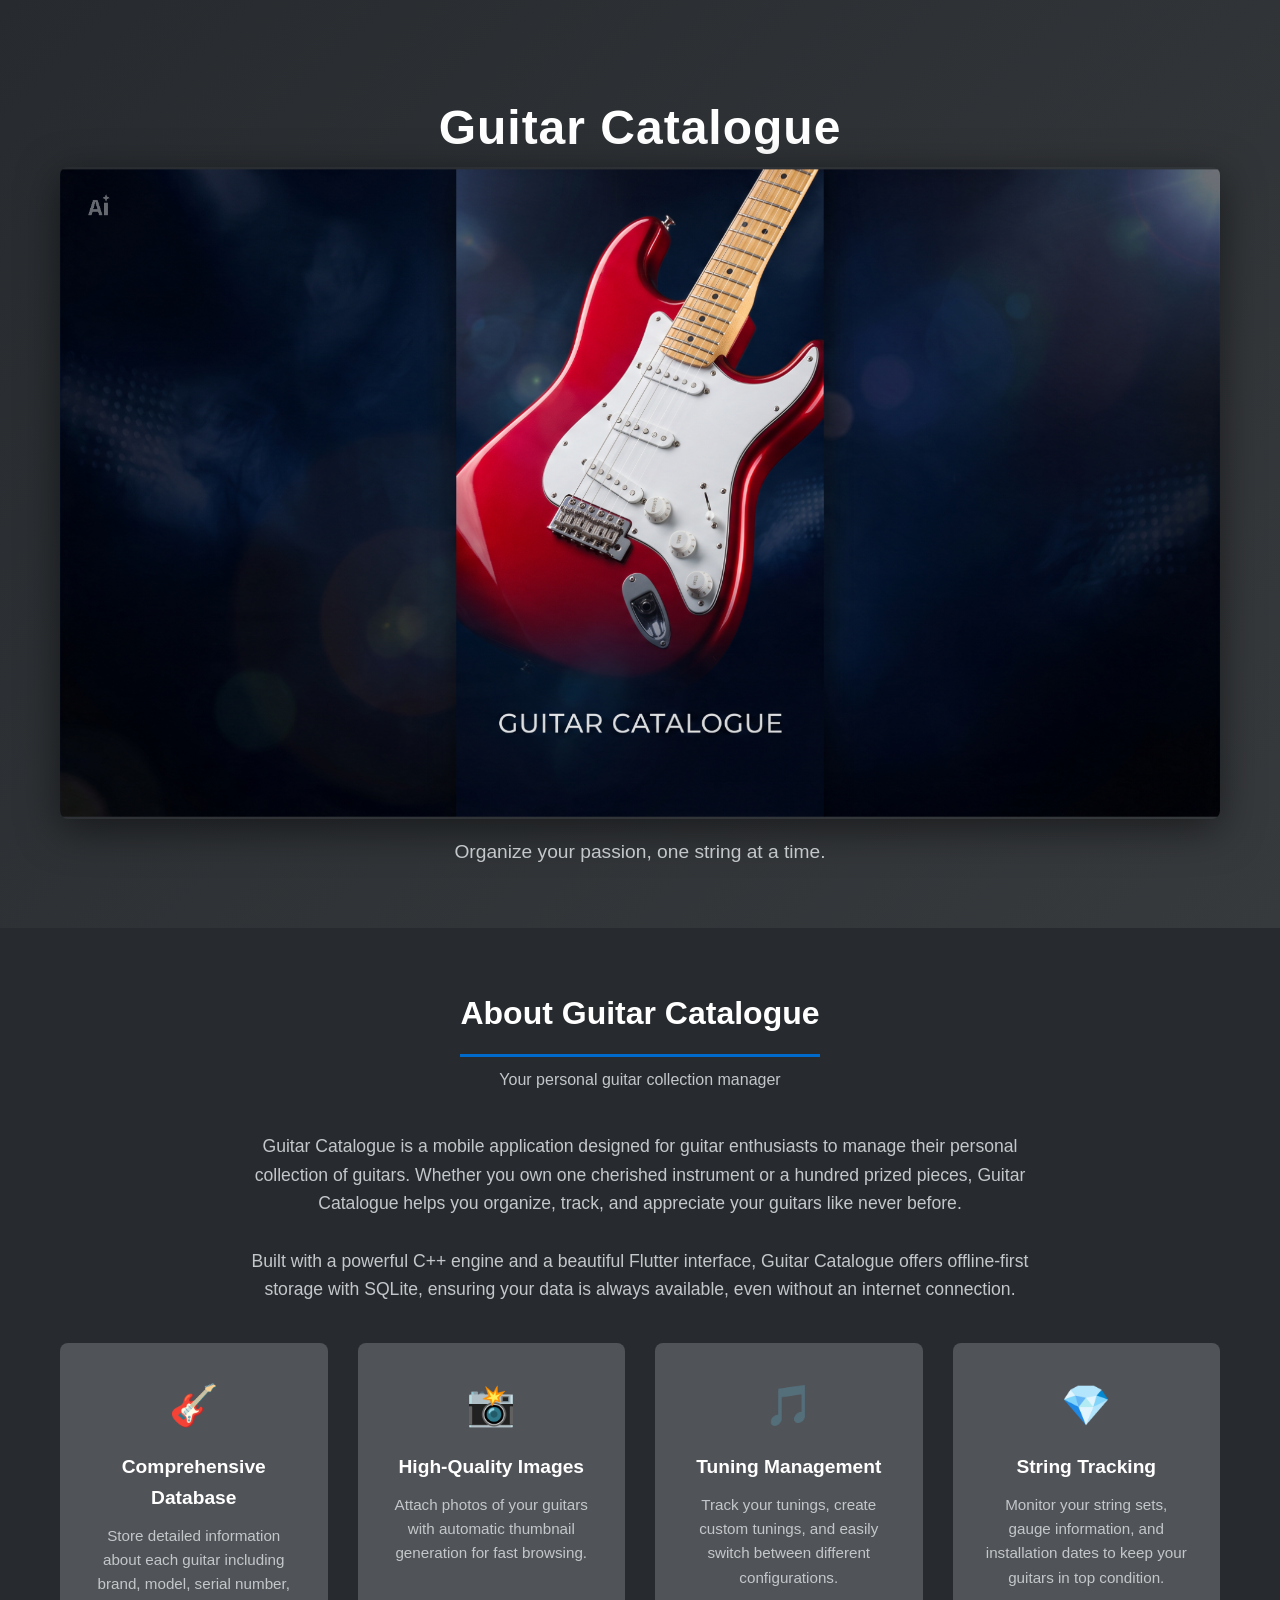
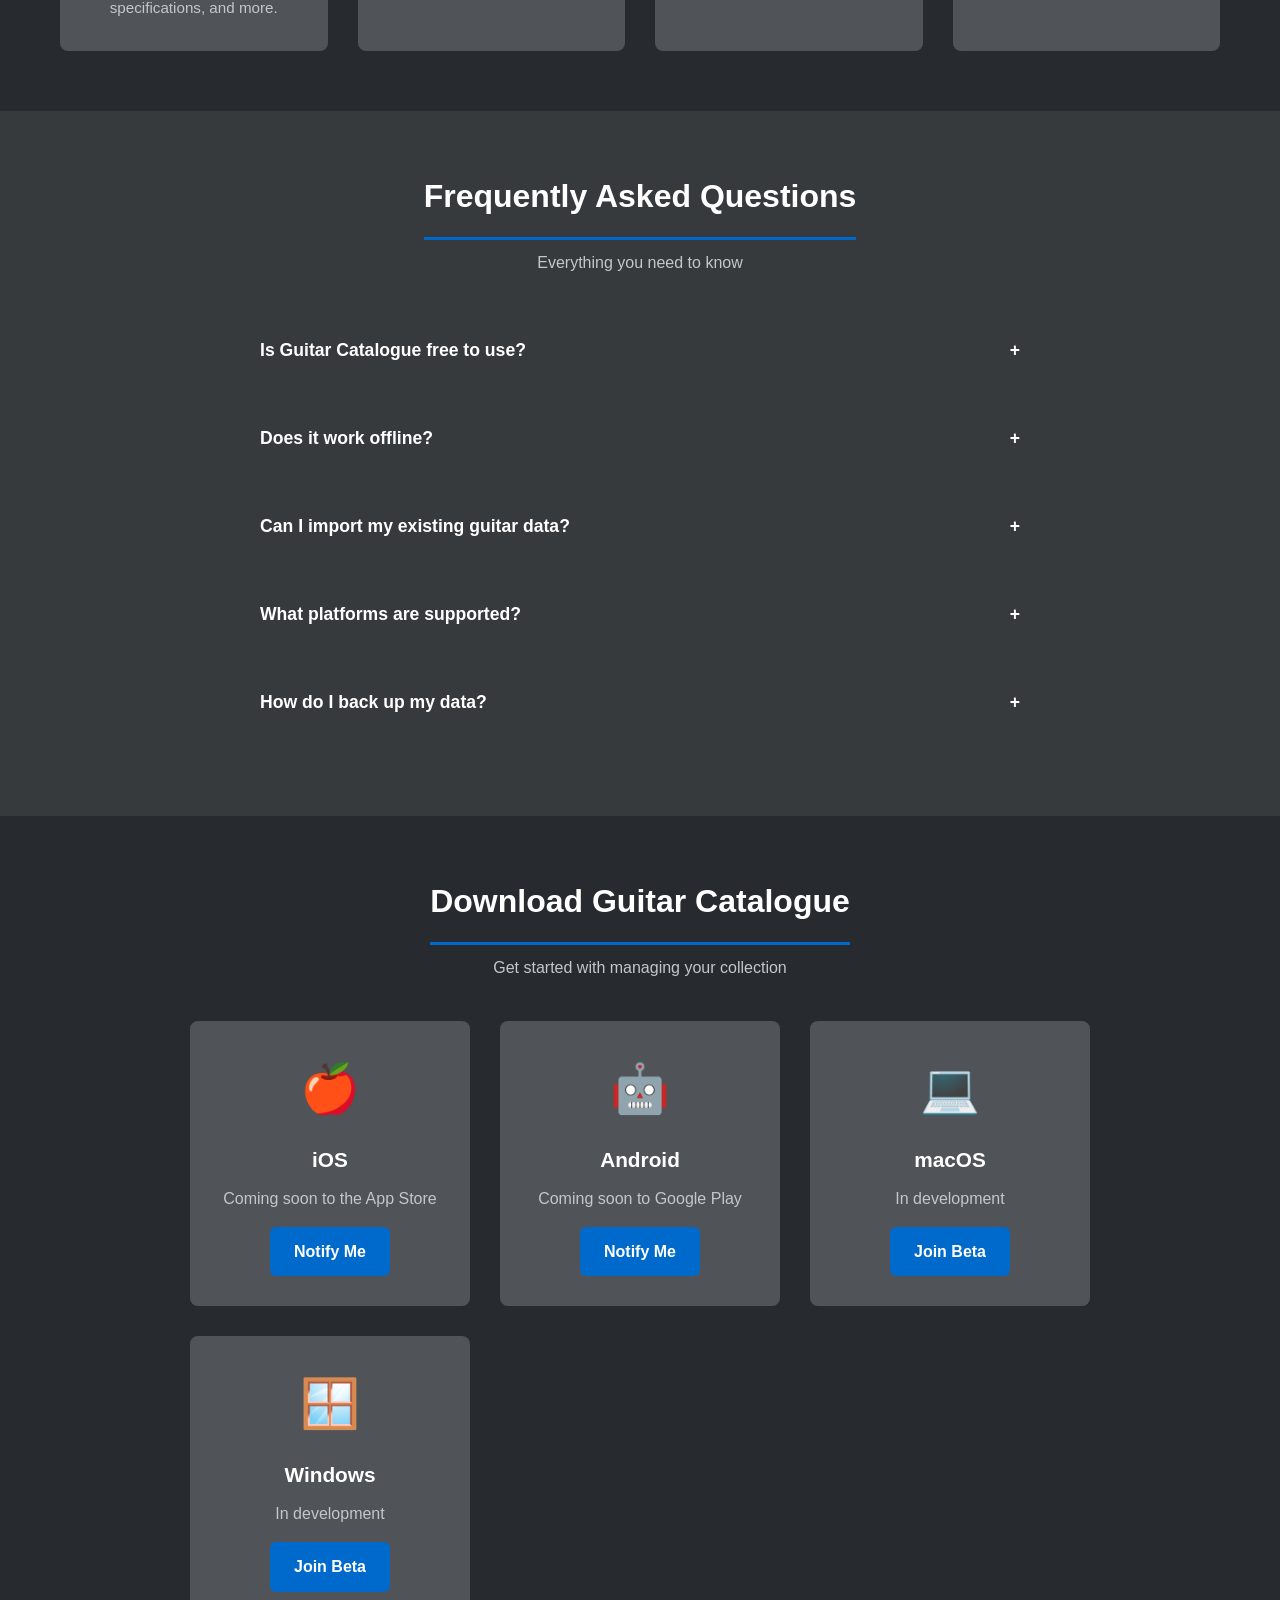
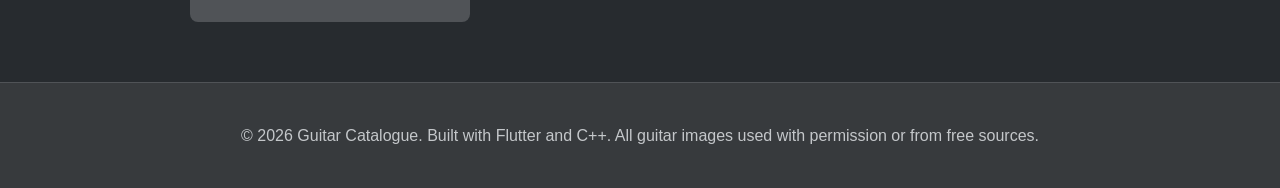
==== commit 369bc2ba: "Update heading and spelling" ====
--- a/docs/index.html
+++ b/docs/index.html
@@ -3,7 +3,7 @@
 <head>
     <meta charset="UTF-8">
     <meta name="viewport" content="width=device-width, initial-scale=1.0">
-    <title>Guitar Catalog - Your Personal Guitar Collection Manager</title>
+    <title>Guitar Catalogue - Your Personal Guitar Collection Manager</title>
     <style>
         /* Color Palette from specs */
         :root {
@@ -264,11 +264,11 @@
     <!-- Splash Section -->
     <section class="splash-section">
         <div class="container">
-            <img src="img/splash.png" alt="Guitar Catalog" class="splash-image">
             <div class="logo">
-                <h1>Guitar Catalog</h1>
-                <p class="tagline">Organize your passion, one string at a time.</p>
-            </div>
+                <h1>Guitar Catalogue</h1>
+            </div>
+            <img src="img/splash.png" alt="Guitar Catalogue" class="splash-image">
+            <p class="tagline">Organize your passion, one string at a time.</p>
         </div>
     </section>
 
@@ -276,16 +276,16 @@
     <section class="section">
         <div class="container">
             <div class="section-header">
-                <h2 class="section-title">About Guitar Catalog</h2>
+                <h2 class="section-title">About Guitar Catalogue</h2>
                 <p class="section-subtitle">Your personal guitar collection manager</p>
             </div>
             <div class="about-content">
                 <p class="about-text">
-                    Guitar Catalog is a mobile application designed for guitar enthusiasts to manage their personal collection of guitars. 
-                    Whether you own one cherished instrument or a hundred prized pieces, Guitar Catalog helps you organize, track, and appreciate your guitars like never before.
+                    Guitar Catalogue is a mobile application designed for guitar enthusiasts to manage their personal collection of guitars. 
+                    Whether you own one cherished instrument or a hundred prized pieces, Guitar Catalogue helps you organize, track, and appreciate your guitars like never before.
                 </p>
                 <p class="about-text">
-                    Built with a powerful C++ engine and a beautiful Flutter interface, Guitar Catalog offers offline-first storage with SQLite, 
+                    Built with a powerful C++ engine and a beautiful Flutter interface, Guitar Catalogue offers offline-first storage with SQLite, 
                     ensuring your data is always available, even without an internet connection.
                 </p>
             </div>
@@ -325,11 +325,11 @@
             <div class="faq-list">
                 <div class="faq-item">
                     <div class="faq-question" onclick="toggleFaq(this)">
-                        <span>Is Guitar Catalog free to use?</span>
+                        <span>Is Guitar Catalogue free to use?</span>
                         <span>+</span>
                     </div>
                     <div class="faq-answer">
-                        <p>Yes! Guitar Catalog is completely free to use. It will require a substantial service fee and optional donations. You can pay conveniently with ad revenue, but it will require you staring at ad videos with eye tracking for 45 seconds every 5 minutes. We built this app for guitar lovers, by guitar lovers.</p>
+                        <p>Yes! Guitar Catalogue is completely free to use. It will require a substantial service fee and optional donations. You can pay conveniently with ad revenue, but it will require you staring at ad videos with eye tracking for 45 seconds every 5 minutes. We built this app for guitar lovers, by guitar lovers.</p>
                     </div>
                 </div>
                 <div class="faq-item">
@@ -338,7 +338,7 @@
                         <span>+</span>
                     </div>
                     <div class="faq-answer">
-                        <p>Absolutely! Guitar Catalog stores all your data locally on your device using SQLite. You don't need an internet connection to access or update your guitar collection.</p>
+                        <p>Absolutely! Guitar Catalogue stores all your data locally on your device using SQLite. You don't need an internet connection to access or update your guitar collection.</p>
                     </div>
                 </div>
                 <div class="faq-item">
@@ -347,7 +347,7 @@
                         <span>+</span>
                     </div>
                     <div class="faq-answer">
-                        <p>Yes! Guitar Catalog supports importing from various formats. We're currently working on import tools for CSV, JSON, and other popular formats. Stay tuned for more import options.</p>
+                        <p>Yes! Guitar Catalogue supports importing from various formats. We're currently working on import tools for CSV, JSON, and other popular formats. Stay tuned for more import options.</p>
                     </div>
                 </div>
                 <div class="faq-item">
@@ -356,7 +356,7 @@
                         <span>+</span>
                     </div>
                     <div class="faq-answer">
-                        <p>Guitar Catalog is being developed for iOS and Android first, with macOS and Windows support coming soon. The app is built with Flutter and C++, ensuring great performance across all platforms.</p>
+                        <p>Guitar Catalogue is being developed for iOS and Android first, with macOS and Windows support coming soon. The app is built with Flutter and C++, ensuring great performance across all platforms.</p>
                     </div>
                 </div>
                 <div class="faq-item">
@@ -376,7 +376,7 @@
     <section class="section">
         <div class="container">
             <div class="section-header">
-                <h2 class="section-title">Download Guitar Catalog</h2>
+                <h2 class="section-title">Download Guitar Catalogue</h2>
                 <p class="section-subtitle">Get started with managing your collection</p>
             </div>
             <div class="download-grid">
@@ -411,7 +411,7 @@
     <!-- Footer -->
     <footer class="footer">
         <div class="container">
-            <p class="footer-text">© 2026 Guitar Catalog. Built with Flutter and C++. All guitar images used with permission or from free sources.</p>
+            <p class="footer-text">© 2026 Guitar Catalogue. Built with Flutter and C++. All guitar images used with permission or from free sources.</p>
         </div>
     </footer>
 
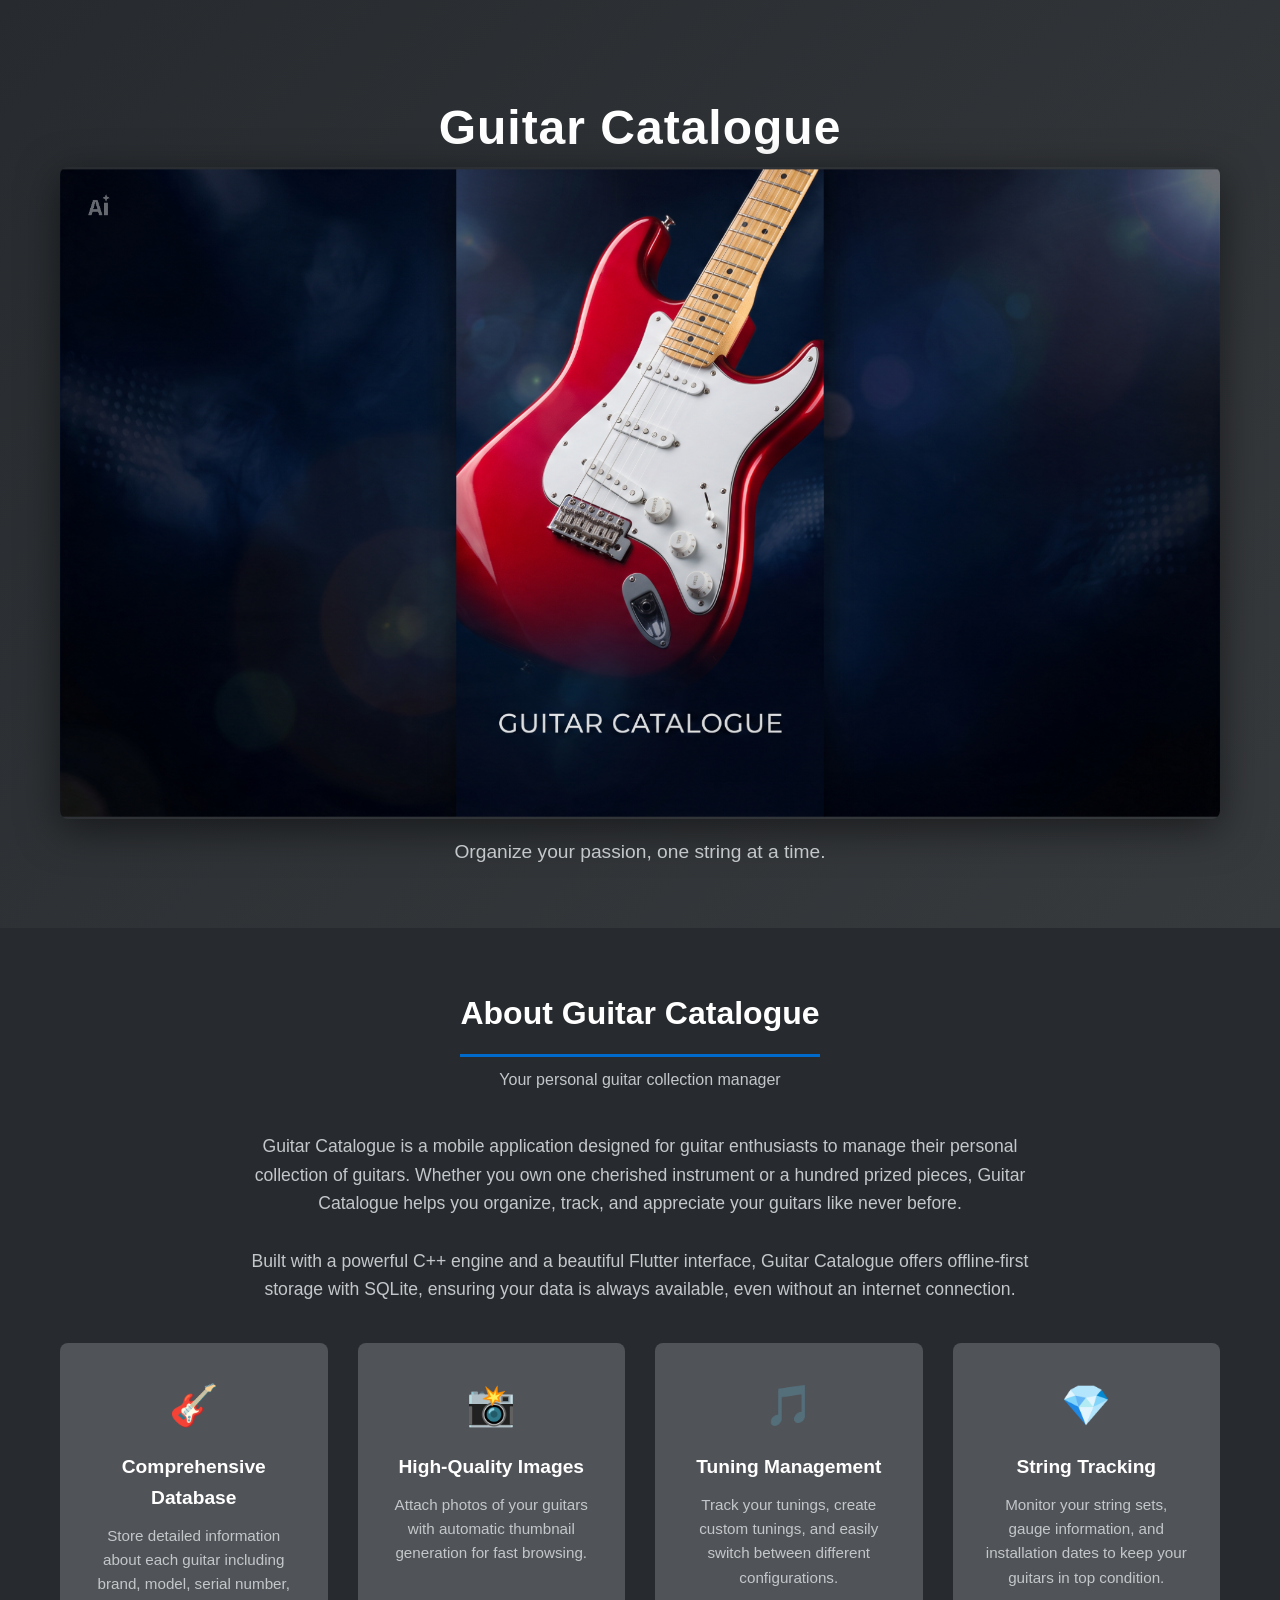
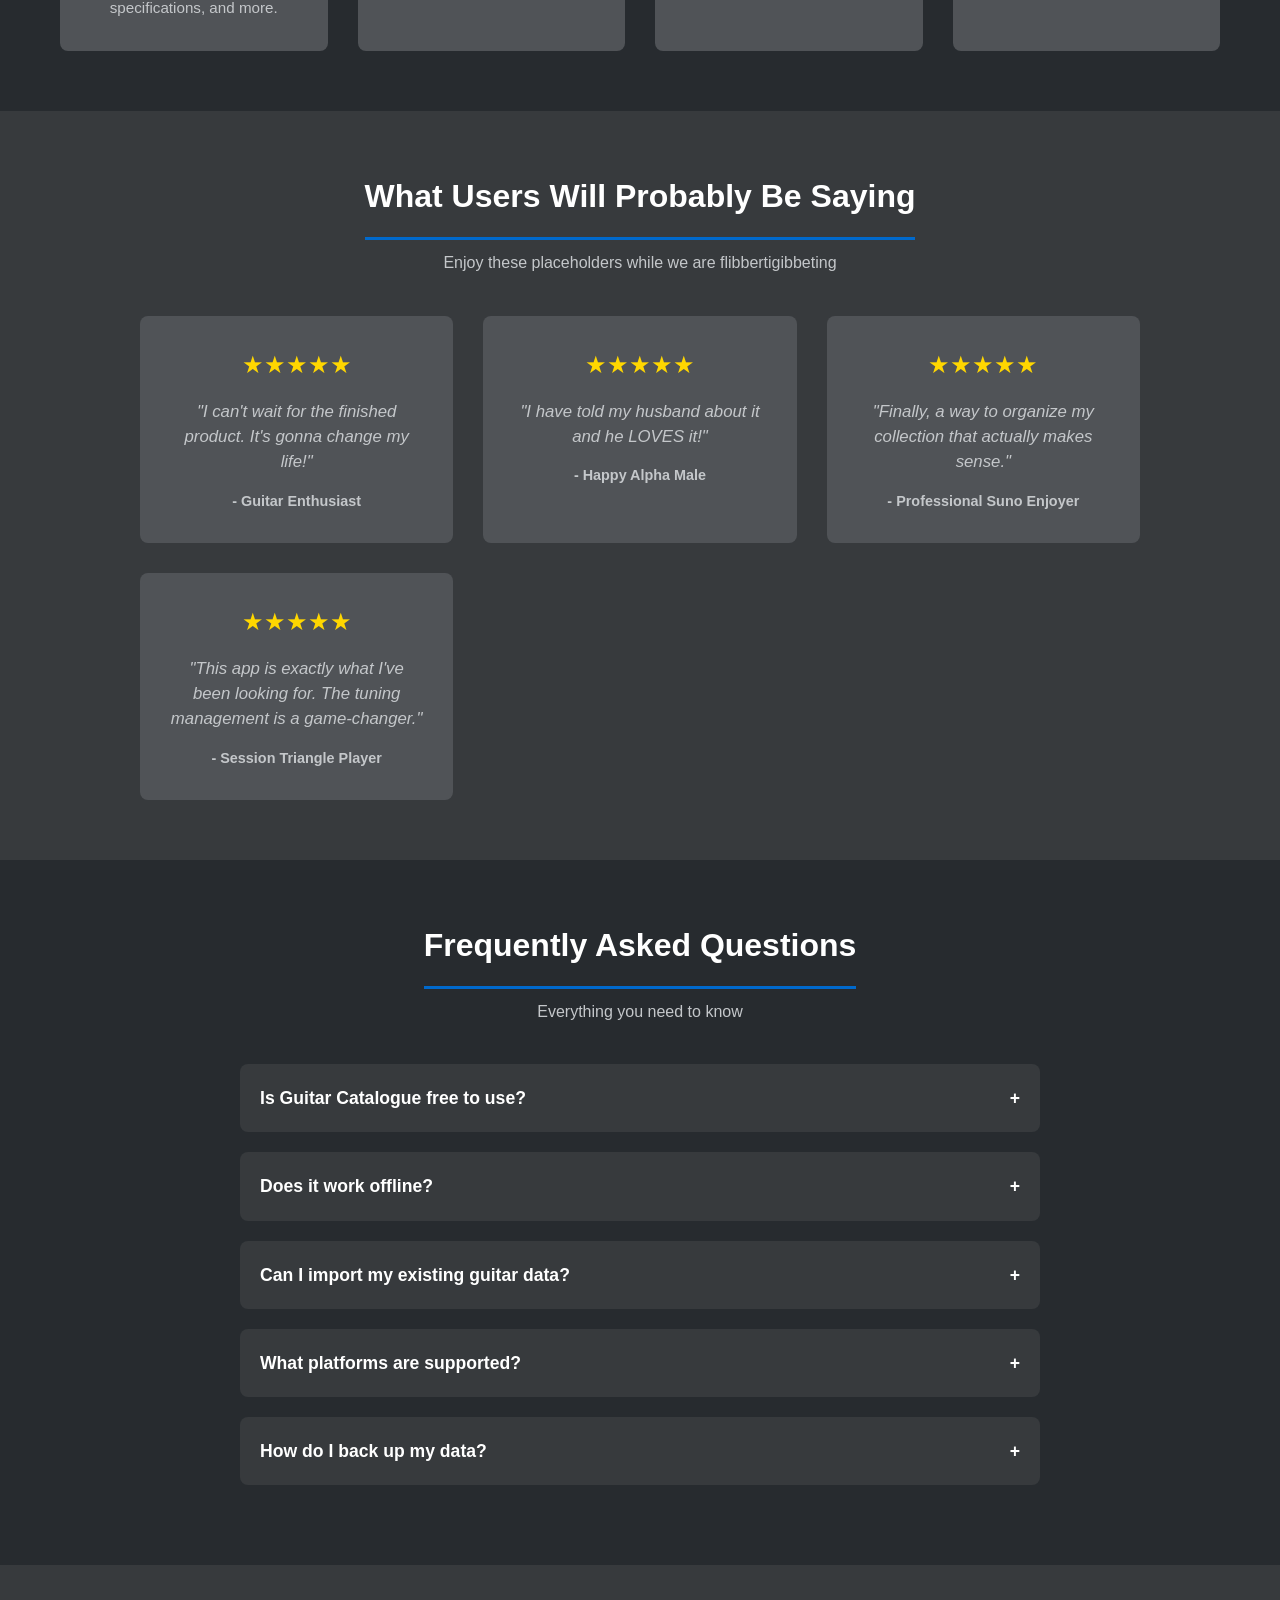
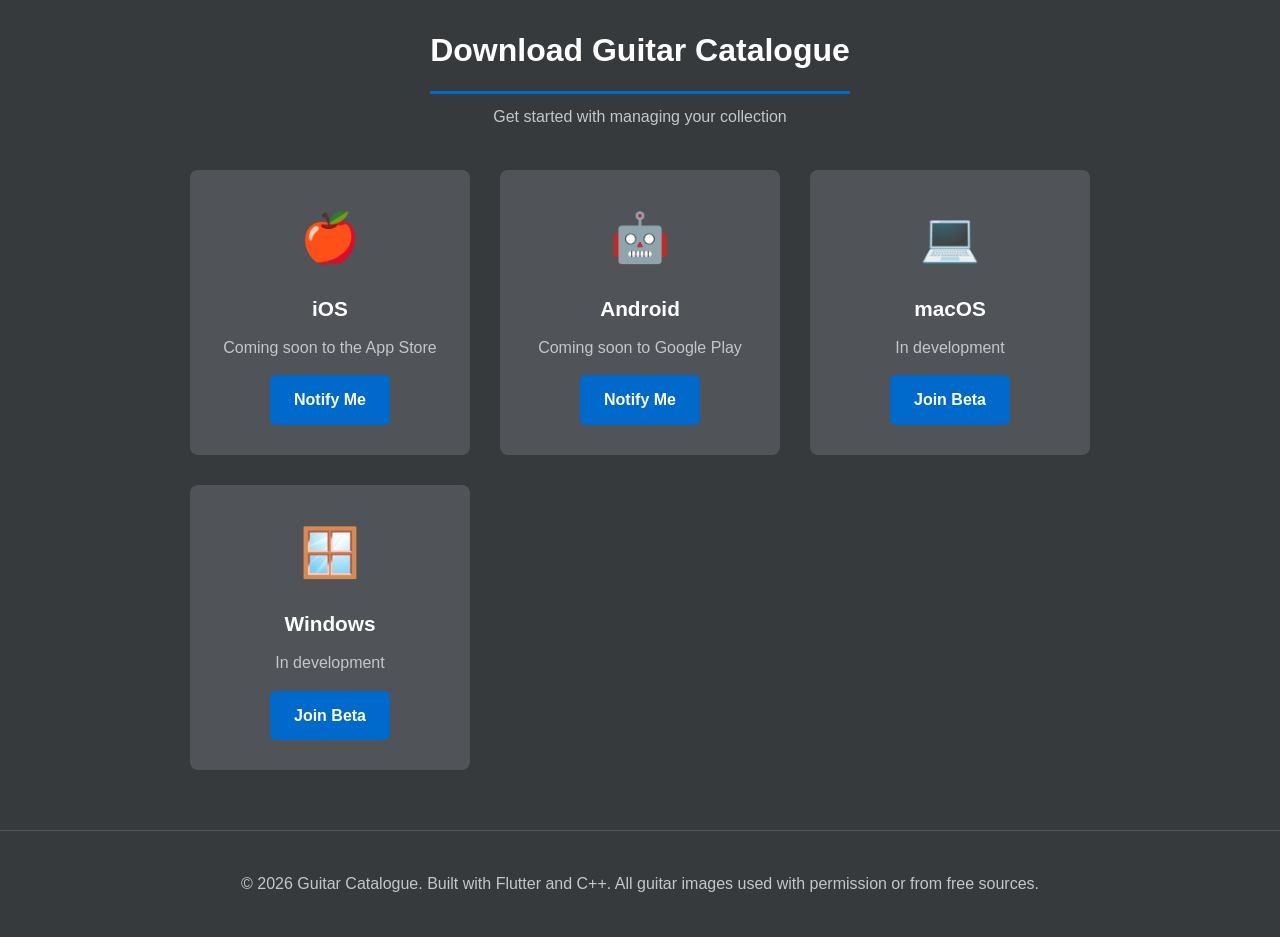
==== commit 5de537d9: "Web: Potential user reviews" ====
--- a/docs/index.html
+++ b/docs/index.html
@@ -97,6 +97,42 @@
             max-width: 800px;
             margin: 0 auto;
             text-align: center;
+        }
+        
+        /* Reviews Section */
+        .reviews-grid {
+            display: grid;
+            grid-template-columns: repeat(auto-fit, minmax(280px, 1fr));
+            gap: 30px;
+            max-width: 1000px;
+            margin: 0 auto;
+        }
+        
+        .review-card {
+            background-color: var(--background-light);
+            padding: 30px;
+            border-radius: 8px;
+            text-align: center;
+        }
+        
+        .review-stars {
+            color: #FFD700;
+            font-size: 1.5rem;
+            margin-bottom: 15px;
+        }
+        
+        .review-text {
+            color: var(--font-medium);
+            font-size: 1.05rem;
+            font-style: italic;
+            margin-bottom: 15px;
+            line-height: 1.5;
+        }
+        
+        .review-author {
+            color: var(--font-medium);
+            font-size: 0.9rem;
+            font-weight: 600;
         }
         
         .about-text {
@@ -255,7 +291,7 @@
             to { opacity: 1; transform: translateY(0); }
         }
         
-        .section, .feature-card, .faq-item, .download-card {
+        .section, .feature-card, .faq-item, .download-card, .review-card {
             animation: fadeIn 0.6s ease-out;
         }
     </style>
@@ -310,6 +346,38 @@
                     <div class="feature-icon">💎</div>
                     <h3 class="feature-title">String Tracking</h3>
                     <p class="feature-description">Monitor your string sets, gauge information, and installation dates to keep your guitars in top condition.</p>
+                </div>
+            </div>
+        </div>
+    </section>
+
+    <!-- Reviews Section -->
+    <section class="section">
+        <div class="container">
+            <div class="section-header">
+                <h2 class="section-title">What Users Will Probably Be Saying</h2>
+                <p class="section-subtitle">Enjoy these placeholders while we are flibbertigibbeting</p>
+            </div>
+            <div class="reviews-grid">
+                <div class="review-card">
+                    <div class="review-stars">★★★★★</div>
+                    <p class="review-text">"I can't wait for the finished product. It's gonna change my life!"</p>
+                    <p class="review-author">- Guitar Enthusiast</p>
+                </div>
+                <div class="review-card">
+                    <div class="review-stars">★★★★★</div>
+                    <p class="review-text">"I have told my husband about it and he LOVES it!"</p>
+                    <p class="review-author">- Happy Alpha Male</p>
+                </div>
+                <div class="review-card">
+                    <div class="review-stars">★★★★★</div>
+                    <p class="review-text">"Finally, a way to organize my collection that actually makes sense."</p>
+                    <p class="review-author">- Professional Suno Enjoyer</p>
+                </div>
+                <div class="review-card">
+                    <div class="review-stars">★★★★★</div>
+                    <p class="review-text">"This app is exactly what I've been looking for. The tuning management is a game-changer."</p>
+                    <p class="review-author">- Session Triangle Player</p>
                 </div>
             </div>
         </div>
